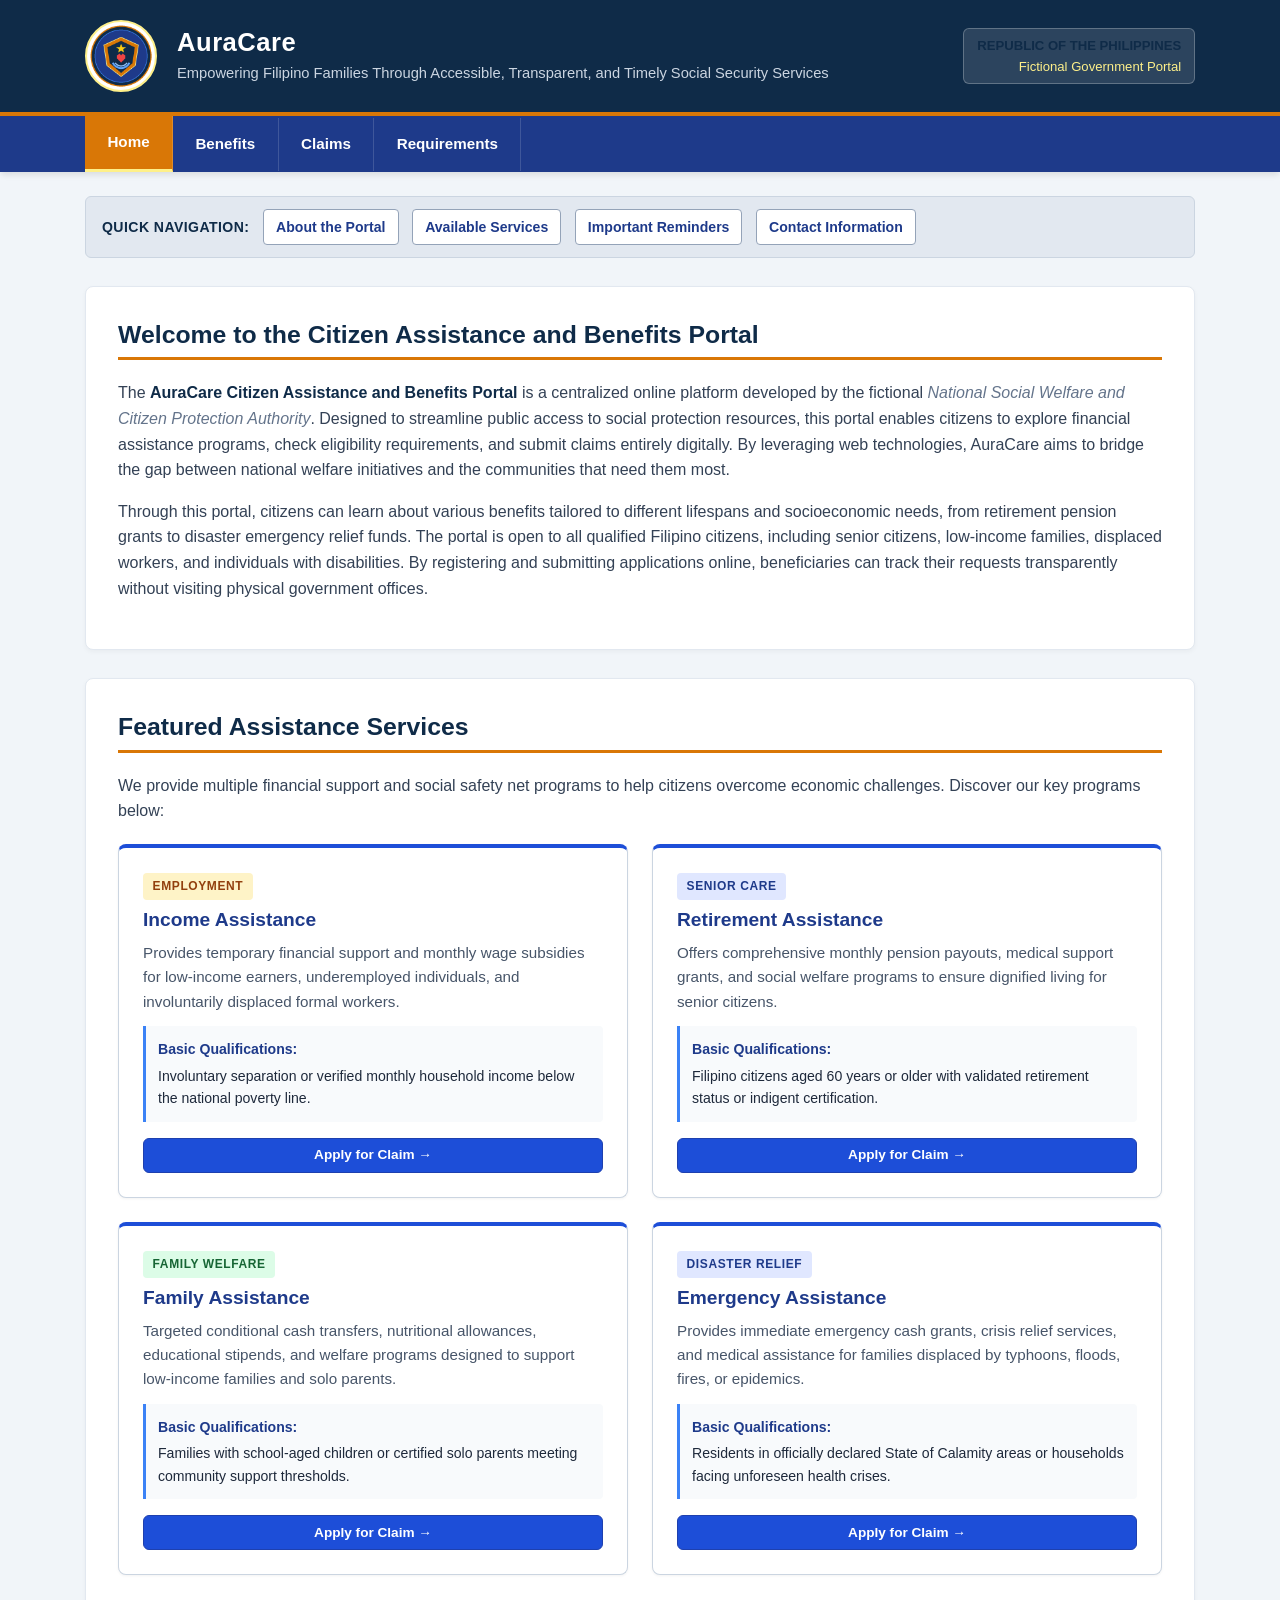
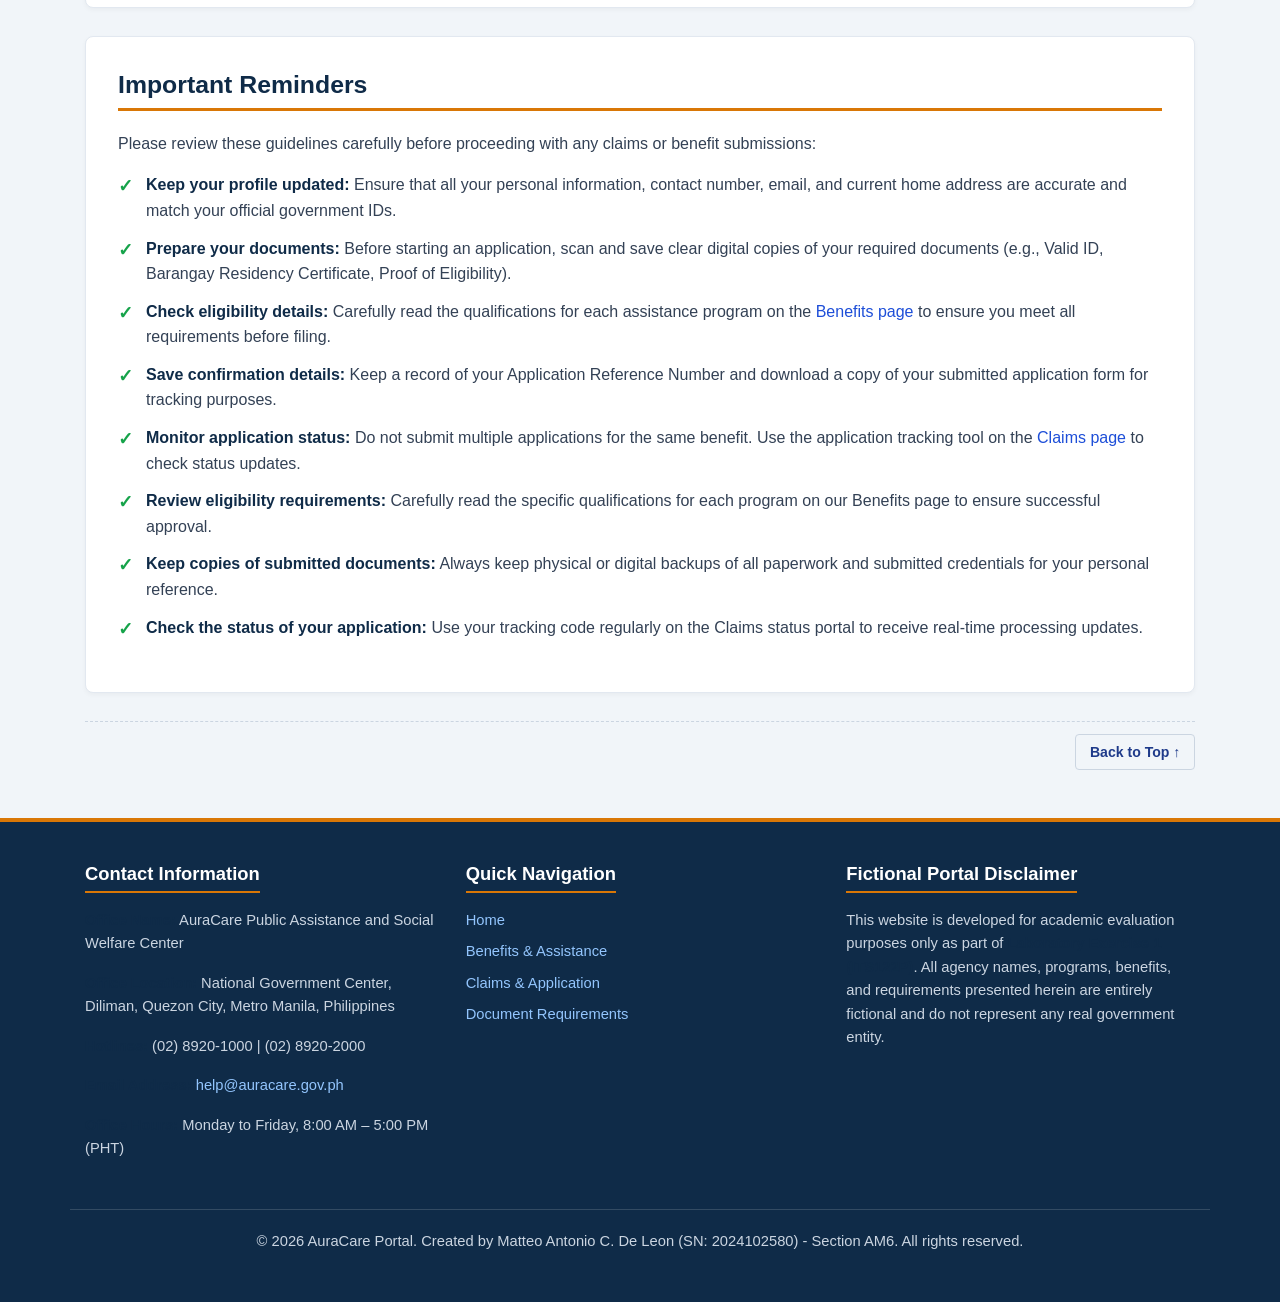
==== index.html @ eb02563d "first commit" ====
<!DOCTYPE html>
<html lang="en">
<head>
    <meta charset="UTF-8">
    <meta name="viewport" content="width=device-width, initial-scale=1.0">
    <title>Home - AuraCare Citizen Assistance and Benefits Portal</title>
    <link rel="stylesheet" href="styles.css">
</head>
<body>

    <!-- Main Header Section -->
    <header id="main-header">
        <div class="container header-content">
            <div class="logo-group">
                <img src="images/logo.png" alt="AuraCare Logo" class="portal-logo">
                <div class="title-group">
                    <h1>AuraCare</h1>
                    <p class="tagline">Empowering Filipino Families Through Accessible, Transparent, and Timely Social Security Services</p>
                </div>
            </div>
            <div class="gov-badge">
                <strong>REPUBLIC OF THE PHILIPPINES</strong><br>
                <span>Fictional Government Portal</span>
            </div>
        </div>
    </header>

    <!-- Main Navigation Menu -->
    <nav>
        <div class="container nav-container">
            <a href="index.html" class="active">Home</a>
            <a href="benefits.html">Benefits</a>
            <a href="claims.html">Claims</a>
            <a href="requirements.html">Requirements</a>
        </div>
    </nav>

    <!-- Page Wrapper -->
    <main class="container" id="top">

        <!-- Quick Page Section Navigation -->
        <div class="internal-nav-bar">
            <span>Quick Navigation:</span>
            <a href="#about">About the Portal</a>
            <a href="#services">Available Services</a>
            <a href="#reminders">Important Reminders</a>
            <a href="#contact">Contact Information</a>
        </div>

        <!-- Welcome Section -->
        <section id="about" class="section-box">
            <h2>Welcome to the Citizen Assistance and Benefits Portal</h2>
            <p>
                The <strong>AuraCare Citizen Assistance and Benefits Portal</strong> is a centralized online platform developed by the fictional <em>National Social Welfare and Citizen Protection Authority</em>. Designed to streamline public access to social protection resources, this portal enables citizens to explore financial assistance programs, check eligibility requirements, and submit claims entirely digitally. By leveraging web technologies, AuraCare aims to bridge the gap between national welfare initiatives and the communities that need them most.
            </p>
            <p>
                Through this portal, citizens can learn about various benefits tailored to different lifespans and socioeconomic needs, from retirement pension grants to disaster emergency relief funds. The portal is open to all qualified Filipino citizens, including senior citizens, low-income families, displaced workers, and individuals with disabilities. By registering and submitting applications online, beneficiaries can track their requests transparently without visiting physical government offices.
            </p>
        </section>

        <!-- Featured Services Section -->
        <section id="services" class="section-box">
            <h2>Featured Assistance Services</h2>
            <p>We provide multiple financial support and social safety net programs to help citizens overcome economic challenges. Discover our key programs below:</p>
            
            <div class="card-grid-2">
                <!-- Card 1: Income Assistance -->
                <article class="service-card">
                    <div>
                        <span class="badge badge-gold">Employment</span>
                        <h3>Income Assistance</h3>
                        <p>Provides temporary financial support and monthly wage subsidies for low-income earners, underemployed individuals, and involuntarily displaced formal workers.</p>
                        <div class="card-meta">
                            <strong>Basic Qualifications:</strong>
                            Involuntary separation or verified monthly household income below the national poverty line.
                        </div>
                    </div>
                    <a href="claims.html#application-form" class="btn btn-primary btn-sm">Apply for Claim &rarr;</a>
                </article>

                <!-- Card 2: Retirement Assistance -->
                <article class="service-card">
                    <div>
                        <span class="badge">Senior Care</span>
                        <h3>Retirement Assistance</h3>
                        <p>Offers comprehensive monthly pension payouts, medical support grants, and social welfare programs to ensure dignified living for senior citizens.</p>
                        <div class="card-meta">
                            <strong>Basic Qualifications:</strong>
                            Filipino citizens aged 60 years or older with validated retirement status or indigent certification.
                        </div>
                    </div>
                    <a href="claims.html#application-form" class="btn btn-primary btn-sm">Apply for Claim &rarr;</a>
                </article>

                <!-- Card 3: Family Assistance -->
                <article class="service-card">
                    <div>
                        <span class="badge badge-green">Family Welfare</span>
                        <h3>Family Assistance</h3>
                        <p>Targeted conditional cash transfers, nutritional allowances, educational stipends, and welfare programs designed to support low-income families and solo parents.</p>
                        <div class="card-meta">
                            <strong>Basic Qualifications:</strong>
                            Families with school-aged children or certified solo parents meeting community support thresholds.
                        </div>
                    </div>
                    <a href="claims.html#application-form" class="btn btn-primary btn-sm">Apply for Claim &rarr;</a>
                </article>

                <!-- Card 4: Emergency Assistance -->
                <article class="service-card">
                    <div>
                        <span class="badge badge-warning">Disaster Relief</span>
                        <h3>Emergency Assistance</h3>
                        <p>Provides immediate emergency cash grants, crisis relief services, and medical assistance for families displaced by typhoons, floods, fires, or epidemics.</p>
                        <div class="card-meta">
                            <strong>Basic Qualifications:</strong>
                            Residents in officially declared State of Calamity areas or households facing unforeseen health crises.
                        </div>
                    </div>
                    <a href="claims.html#application-form" class="btn btn-primary btn-sm">Apply for Claim &rarr;</a>
                </article>
            </div>
        </section>

        <!-- Important Reminders Section -->
        <section id="reminders" class="section-box">
            <h2>Important Reminders</h2>
            <p>Please review these guidelines carefully before proceeding with any claims or benefit submissions:</p>
            <ul class="bullet-checklist">
                <li><strong>Keep your profile updated:</strong> Ensure that all your personal information, contact number, email, and current home address are accurate and match your official government IDs.</li>
                <li><strong>Prepare your documents:</strong> Before starting an application, scan and save clear digital copies of your required documents (e.g., Valid ID, Barangay Residency Certificate, Proof of Eligibility).</li>
                <li><strong>Check eligibility details:</strong> Carefully read the qualifications for each assistance program on the <a href="benefits.html">Benefits page</a> to ensure you meet all requirements before filing.</li>
                <li><strong>Save confirmation details:</strong> Keep a record of your Application Reference Number and download a copy of your submitted application form for tracking purposes.</li>
                <li><strong>Monitor application status:</strong> Do not submit multiple applications for the same benefit. Use the application tracking tool on the <a href="claims.html">Claims page</a> to check status updates.</li>
                <li><strong>Review eligibility requirements:</strong> Carefully read the specific qualifications for each program on our Benefits page to ensure successful approval.</li>
                <li><strong>Keep copies of submitted documents:</strong> Always keep physical or digital backups of all paperwork and submitted credentials for your personal reference.</li>
                <li><strong>Check the status of your application:</strong> Use your tracking code regularly on the Claims status portal to receive real-time processing updates.</li>
            </ul>
        </section>

        <!-- Back to Top Link -->
        <div class="back-to-top-bar">
            <a href="#top">Back to Top &uarr;</a>
        </div>

    </main>

    <!-- Footer & Contact Section -->
    <footer>
        <div class="container footer-grid">
            <div class="footer-col" id="contact">
                <h3>Contact Information</h3>
                <p><strong>Office Name:</strong> AuraCare Public Assistance and Social Welfare Center</p>
                <p><strong>Office Location:</strong> National Government Center, Diliman, Quezon City, Metro Manila, Philippines</p>
                <p><strong>Hotlines:</strong> (02) 8920-1000 | (02) 8920-2000</p>
                <p><strong>Email Address:</strong> <a href="mailto:help@auracare.gov.ph">help@auracare.gov.ph</a></p>
                <p><strong>Office Hours:</strong> Monday to Friday, 8:00 AM – 5:00 PM (PHT)</p>
            </div>
            
            <div class="footer-col">
                <h3>Quick Navigation</h3>
                <ul style="list-style: none; padding-left: 0;">
                    <li style="margin-bottom: 0.5rem;"><a href="index.html">Home</a></li>
                    <li style="margin-bottom: 0.5rem;"><a href="benefits.html">Benefits & Assistance</a></li>
                    <li style="margin-bottom: 0.5rem;"><a href="claims.html">Claims & Application</a></li>
                    <li style="margin-bottom: 0.5rem;"><a href="requirements.html">Document Requirements</a></li>
                </ul>
            </div>

            <div class="footer-col">
                <h3>Fictional Portal Disclaimer</h3>
                <p>
                    This website is developed for academic evaluation purposes only as part of <strong>Laboratory Exercise 1 (ITS122P)</strong>. All agency names, programs, benefits, and requirements presented herein are entirely fictional and do not represent any real government entity.
                </p>
            </div>
        </div>
        <div class="container footer-bottom">
            <p>&copy; 2026 AuraCare Portal. Created by Matteo Antonio C. De Leon (SN: 2024102580) - Section AM6. All rights reserved.</p>
        </div>
    </footer>

</body>
</html>
---- styles.css ----
/* ==========================================================================
   ITS122P - Web Systems and Technologies 2
   Laboratory Exercise 1: HTML5, CSS3, and Multi-Page Navigation
   Portal Name: AuraCare Citizen Assistance & Benefits Portal
   Student: Matteo Antonio C. De Leon | SN: 2024102580 | Section: AM6
   ========================================================================== */

/* 1. Global Reset and Element Selectors */
* {
    box-sizing: border-box;
    margin: 0;
    padding: 0;
}

html {
    scroll-behavior: smooth;
    font-size: 16px;
}

body {
    font-family: 'Segoe UI', -apple-system, BlinkMacSystemFont, Roboto, Helvetica, Arial, sans-serif;
    line-height: 1.6;
    color: #1e293b;
    background-color: #f1f5f9;
}

header, nav, main, section, article, footer, figure {
    display: block;
}

img {
    max-width: 100%;
    height: auto;
    display: block;
}

a {
    color: #1d4ed8;
    text-decoration: none;
    transition: color 0.2s ease, background-color 0.2s ease;
}

a:hover {
    color: #0f2b48;
    text-decoration: underline;
}

h1, h2, h3, h4, h5, h6 {
    color: #0f2b48;
    font-weight: 700;
    line-height: 1.3;
    margin-bottom: 0.75rem;
}

h1 {
    font-size: 1.9rem;
}

h2 {
    font-size: 1.55rem;
    border-bottom: 3px solid #d97706;
    padding-bottom: 0.4rem;
    margin-bottom: 1.25rem;
    color: #0f2b48;
}

h3 {
    font-size: 1.25rem;
    color: #1e3a8a;
    margin-bottom: 0.5rem;
}

p {
    margin-bottom: 1rem;
    font-size: 1rem;
    color: #334155;
}

strong {
    color: #0f2b48;
    font-weight: 600;
}

em {
    color: #64748b;
    font-style: italic;
}

ul, ol {
    margin-bottom: 1.25rem;
    padding-left: 1.5rem;
}

li {
    margin-bottom: 0.5rem;
    color: #334155;
}

/* 2. Container and Section Boxes */
.container {
    width: 92%;
    max-width: 1140px;
    margin-left: auto;
    margin-right: auto;
    padding-left: 15px;
    padding-right: 15px;
}

.section-box {
    background-color: #ffffff;
    border: 1px solid #e2e8f0;
    border-radius: 8px;
    padding: 2rem;
    margin-top: 1.75rem;
    margin-bottom: 1.75rem;
    box-shadow: 0 2px 5px rgba(0, 0, 0, 0.04);
}

.text-center {
    text-align: center;
}

.text-muted {
    color: #64748b;
}

.badge {
    display: inline-block;
    padding: 0.25rem 0.6rem;
    font-size: 0.75rem;
    font-weight: 700;
    text-transform: uppercase;
    letter-spacing: 0.05em;
    border-radius: 4px;
    background-color: #e0e7ff;
    color: #1e3a8a;
    margin-bottom: 0.5rem;
}

.badge-gold {
    background-color: #fef3c7;
    color: #92400e;
}

.badge-green {
    background-color: #dcfce7;
    color: #166534;
}

/* 3. Header Styling (ID Selector and Descendants) */
#main-header {
    background-color: #0f2b48;
    color: #ffffff;
    padding-top: 1.25rem;
    padding-bottom: 1.25rem;
    border-bottom: 4px solid #d97706;
}

#main-header .header-content {
    display: flex;
    flex-wrap: wrap;
    align-items: center;
    justify-content: space-between;
    gap: 1.25rem;
}

#main-header .logo-group {
    display: flex;
    align-items: center;
    gap: 1.25rem;
}

#main-header .portal-logo {
    width: 72px;
    height: 72px;
    border-radius: 50%;
    border: 2px solid #fef08a;
    background-color: #ffffff;
    padding: 2px;
}

#main-header .title-group h1 {
    color: #ffffff;
    font-size: 1.6rem;
    margin-bottom: 0.2rem;
    letter-spacing: 0.02em;
}

#main-header .tagline {
    color: #cbd5e1;
    font-size: 0.92rem;
    margin-bottom: 0;
}

#main-header .gov-badge {
    background-color: rgba(255, 255, 255, 0.12);
    border: 1px solid rgba(255, 255, 255, 0.25);
    padding: 0.4rem 0.8rem;
    border-radius: 6px;
    font-size: 0.82rem;
    color: #fef08a;
    text-align: right;
}

/* 4. Main Navigation Menu */
nav {
    background-color: #1e3a8a;
    padding: 0;
    box-shadow: 0 4px 6px -1px rgba(0, 0, 0, 0.1);
}

nav .nav-container {
    display: flex;
    flex-wrap: wrap;
    align-items: center;
}

nav a {
    display: inline-block;
    color: #ffffff;
    font-weight: 600;
    font-size: 0.95rem;
    padding: 0.9rem 1.4rem;
    border-right: 1px solid rgba(255, 255, 255, 0.15);
    text-decoration: none;
}

nav a:hover {
    background-color: #2563eb;
    color: #fef08a;
    text-decoration: none;
}

/* Active Navigation Indicator (Challenge 4) */
nav a.active {
    background-color: #d97706;
    color: #ffffff;
    font-weight: 700;
    border-bottom: 3px solid #fef08a;
}

/* 5. Internal Page Section Navigation */
.internal-nav-bar {
    background-color: #e2e8f0;
    border: 1px solid #cbd5e1;
    border-radius: 6px;
    padding: 0.75rem 1rem;
    margin-top: 1.5rem;
    margin-bottom: 1.5rem;
    display: flex;
    flex-wrap: wrap;
    align-items: center;
    gap: 0.5rem 0.85rem;
}

.internal-nav-bar span {
    font-weight: 700;
    color: #0f2b48;
    font-size: 0.88rem;
    text-transform: uppercase;
    letter-spacing: 0.03em;
}

.internal-nav-bar a {
    background-color: #ffffff;
    border: 1px solid #94a3b8;
    color: #1e3a8a;
    padding: 0.35rem 0.75rem;
    border-radius: 4px;
    font-size: 0.88rem;
    font-weight: 600;
    display: inline-block;
}

.internal-nav-bar a:hover {
    background-color: #1e3a8a;
    color: #ffffff;
    text-decoration: none;
    border-color: #1e3a8a;
}

/* 6. Card Grids and Service/Benefit Cards (Class Selectors) */
.card-grid-2 {
    display: flex;
    flex-wrap: wrap;
    gap: 1.5rem;
    margin-top: 1.25rem;
}

.card-grid-2 > .service-card,
.card-grid-2 > .benefit-card {
    flex: 1 1 calc(50% - 1.5rem);
    min-width: 280px;
}

.card-grid-3 {
    display: flex;
    flex-wrap: wrap;
    gap: 1.5rem;
    margin-top: 1.25rem;
}

.card-grid-3 > .service-card,
.card-grid-3 > .benefit-card {
    flex: 1 1 calc(33.333% - 1.5rem);
    min-width: 260px;
}

.service-card,
.benefit-card {
    background-color: #ffffff;
    border: 1px solid #cbd5e1;
    border-top: 4px solid #1d4ed8;
    border-radius: 8px;
    padding: 1.5rem;
    display: flex;
    flex-direction: column;
    justify-content: space-between;
    transition: transform 0.2s ease, box-shadow 0.2s ease, border-top-color 0.2s ease;
    box-shadow: 0 1px 3px rgba(0, 0, 0, 0.05);
}

.service-card:hover,
.benefit-card:hover {
    transform: translateY(-4px);
    box-shadow: 0 10px 15px -3px rgba(0, 0, 0, 0.1);
    border-top-color: #d97706;
}

.service-card h3,
.benefit-card h3 {
    font-size: 1.2rem;
    margin-bottom: 0.5rem;
}

.service-card p,
.benefit-card p {
    font-size: 0.95rem;
    color: #475569;
    margin-bottom: 0.75rem;
}

.card-meta {
    background-color: #f8fafc;
    border-left: 3px solid #3b82f6;
    padding: 0.75rem;
    border-radius: 0 4px 4px 0;
    margin-bottom: 1rem;
    font-size: 0.88rem;
}

.card-meta strong {
    color: #1e3a8a;
    display: block;
    margin-bottom: 0.25rem;
}

/* 7. Buttons */
.btn {
    display: inline-block;
    font-weight: 600;
    font-size: 0.92rem;
    text-align: center;
    padding: 0.6rem 1.2rem;
    border-radius: 6px;
    border: 1px solid transparent;
    cursor: pointer;
    text-decoration: none;
    transition: all 0.2s ease;
}

.btn-primary {
    background-color: #1d4ed8;
    color: #ffffff;
    border-color: #1e40af;
}

.btn-primary:hover {
    background-color: #1e40af;
    color: #ffffff;
    text-decoration: none;
}

.btn-secondary {
    background-color: #64748b;
    color: #ffffff;
    border-color: #475569;
}

.btn-secondary:hover {
    background-color: #475569;
    color: #ffffff;
    text-decoration: none;
}

.btn-accent {
    background-color: #d97706;
    color: #ffffff;
    border-color: #b45309;
}

.btn-accent:hover {
    background-color: #b45309;
    color: #ffffff;
    text-decoration: none;
}

.btn-sm {
    padding: 0.35rem 0.8rem;
    font-size: 0.85rem;
}

/* 8. Table Styling */
.table-container {
    width: 100%;
    overflow-x: auto;
    margin-top: 1.25rem;
    margin-bottom: 1.25rem;
}

table {
    width: 100%;
    border-collapse: collapse;
    background-color: #ffffff;
    border: 1px solid #cbd5e1;
    border-radius: 6px;
    overflow: hidden;
}

table thead tr {
    background-color: #0f2b48;
    color: #ffffff;
    text-align: left;
}

table th {
    padding: 0.85rem 1rem;
    font-weight: 600;
    font-size: 0.95rem;
    border-bottom: 2px solid #d97706;
    letter-spacing: 0.02em;
}

table td {
    padding: 0.85rem 1rem;
    font-size: 0.92rem;
    color: #334155;
    border-bottom: 1px solid #e2e8f0;
    border-right: 1px solid #f1f5f9;
}

table tbody tr:nth-child(even) {
    background-color: #f8fafc;
}

table tbody tr:hover {
    background-color: #eff6ff;
}

/* 9. Form Styling */
form {
    margin-top: 1.25rem;
}

fieldset {
    border: 1px solid #cbd5e1;
    border-radius: 8px;
    padding: 1.5rem;
    margin-bottom: 1.5rem;
    background-color: #fafbfc;
}

legend {
    font-weight: 700;
    font-size: 1.05rem;
    color: #0f2b48;
    padding-left: 0.6rem;
    padding-right: 0.6rem;
    background-color: #ffffff;
    border: 1px solid #cbd5e1;
    border-radius: 4px;
}

.form-row {
    display: flex;
    flex-wrap: wrap;
    gap: 1rem;
    margin-bottom: 1rem;
}

.form-group {
    flex: 1 1 calc(50% - 1rem);
    min-width: 240px;
    display: flex;
    flex-direction: column;
}

.form-group.full-width {
    flex: 1 1 100%;
}

label {
    font-weight: 600;
    font-size: 0.9rem;
    color: #1e293b;
    margin-bottom: 0.35rem;
}

input[type="text"],
input[type="email"],
input[type="tel"],
input[type="date"],
select,
textarea {
    width: 100%;
    padding: 0.65rem 0.85rem;
    font-family: inherit;
    font-size: 0.95rem;
    color: #1e293b;
    background-color: #ffffff;
    border: 1px solid #94a3b8;
    border-radius: 6px;
    transition: border-color 0.2s ease, box-shadow 0.2s ease;
}

input[type="text"]:focus,
input[type="email"]:focus,
input[type="tel"]:focus,
input[type="date"]:focus,
select:focus,
textarea:focus {
    outline: none;
    border-color: #2563eb;
    box-shadow: 0 0 0 3px rgba(37, 99, 235, 0.15);
}

textarea {
    resize: vertical;
    min-height: 110px;
}

.radio-group,
.checkbox-group {
    display: flex;
    flex-wrap: wrap;
    gap: 0.85rem 1.5rem;
    margin-top: 0.4rem;
}

.choice-item {
    display: flex;
    align-items: center;
    gap: 0.45rem;
}

.choice-item input[type="radio"],
.choice-item input[type="checkbox"] {
    width: 1.1rem;
    height: 1.1rem;
    cursor: pointer;
    accent-color: #1d4ed8;
}

.choice-item label {
    font-weight: 500;
    margin-bottom: 0;
    cursor: pointer;
}

.declaration-box {
    background-color: #fef3c7;
    border: 1px solid #fcd34d;
    border-radius: 6px;
    padding: 1rem;
    margin-top: 1rem;
    margin-bottom: 1.5rem;
    display: flex;
    align-items: flex-start;
    gap: 0.75rem;
}

.declaration-box input[type="checkbox"] {
    margin-top: 0.25rem;
    width: 1.2rem;
    height: 1.2rem;
    accent-color: #d97706;
}

.declaration-box label {
    font-size: 0.95rem;
    color: #78350f;
    line-height: 1.5;
    margin-bottom: 0;
}

.form-actions {
    display: flex;
    flex-wrap: wrap;
    gap: 1rem;
    margin-top: 1rem;
}

/* 10. List Helpers */
.step-list {
    counter-reset: step-counter;
    list-style: none;
    padding-left: 0;
}

.step-list li {
    counter-increment: step-counter;
    position: relative;
    padding-left: 2.75rem;
    margin-bottom: 1.2rem;
}

.step-list li::before {
    content: counter(step-counter);
    position: absolute;
    left: 0;
    top: -2px;
    width: 2rem;
    height: 2rem;
    background-color: #1e3a8a;
    color: #ffffff;
    font-weight: 700;
    border-radius: 50%;
    display: flex;
    align-items: center;
    justify-content: center;
    font-size: 0.9rem;
}

.bullet-checklist {
    list-style-type: none;
    padding-left: 0;
}

.bullet-checklist li {
    position: relative;
    padding-left: 1.75rem;
    margin-bottom: 0.75rem;
}

.bullet-checklist li::before {
    content: "✓";
    position: absolute;
    left: 0;
    top: 0;
    color: #16a34a;
    font-weight: 900;
    font-size: 1.1rem;
}

/* 11. Back to Top Bar */
.back-to-top-bar {
    text-align: right;
    margin-top: 1.5rem;
    padding-top: 0.75rem;
    border-top: 1px dashed #cbd5e1;
}

.back-to-top-bar a {
    display: inline-block;
    background-color: #f1f5f9;
    border: 1px solid #cbd5e1;
    color: #1e3a8a;
    padding: 0.35rem 0.85rem;
    border-radius: 4px;
    font-size: 0.88rem;
    font-weight: 600;
}

.back-to-top-bar a:hover {
    background-color: #1e3a8a;
    color: #ffffff;
    text-decoration: none;
}

/* 12. Footer and Contact Section */
footer {
    background-color: #0f2b48;
    color: #cbd5e1;
    padding-top: 2.5rem;
    padding-bottom: 2rem;
    margin-top: 3rem;
    border-top: 4px solid #d97706;
}

footer h3 {
    color: #ffffff;
    font-size: 1.15rem;
    margin-bottom: 1rem;
    border-bottom: 2px solid #d97706;
    padding-bottom: 0.3rem;
    display: inline-block;
}

footer p, footer li {
    color: #cbd5e1;
    font-size: 0.92rem;
}

footer a {
    color: #93c5fd;
}

footer a:hover {
    color: #fef08a;
}

.footer-grid {
    display: flex;
    flex-wrap: wrap;
    gap: 2rem;
    justify-content: space-between;
}

.footer-col {
    flex: 1 1 240px;
}

.footer-bottom {
    margin-top: 2rem;
    padding-top: 1.25rem;
    border-top: 1px solid rgba(255, 255, 255, 0.15);
    text-align: center;
    font-size: 0.85rem;
    color: #94a3b8;
}

/* 13. Responsive Media Queries */
@media (max-width: 768px) {
    #main-header .header-content {
        flex-direction: column;
        text-align: center;
    }
    
    #main-header .logo-group {
        flex-direction: column;
    }
    
    #main-header .gov-badge {
        text-align: center;
    }
    
    nav .nav-container {
        flex-direction: column;
        width: 100%;
    }
    
    nav a {
        width: 100%;
        text-align: center;
        border-right: none;
        border-bottom: 1px solid rgba(255, 255, 255, 0.1);
    }
    
    .form-group {
        flex: 1 1 100%;
    }
}
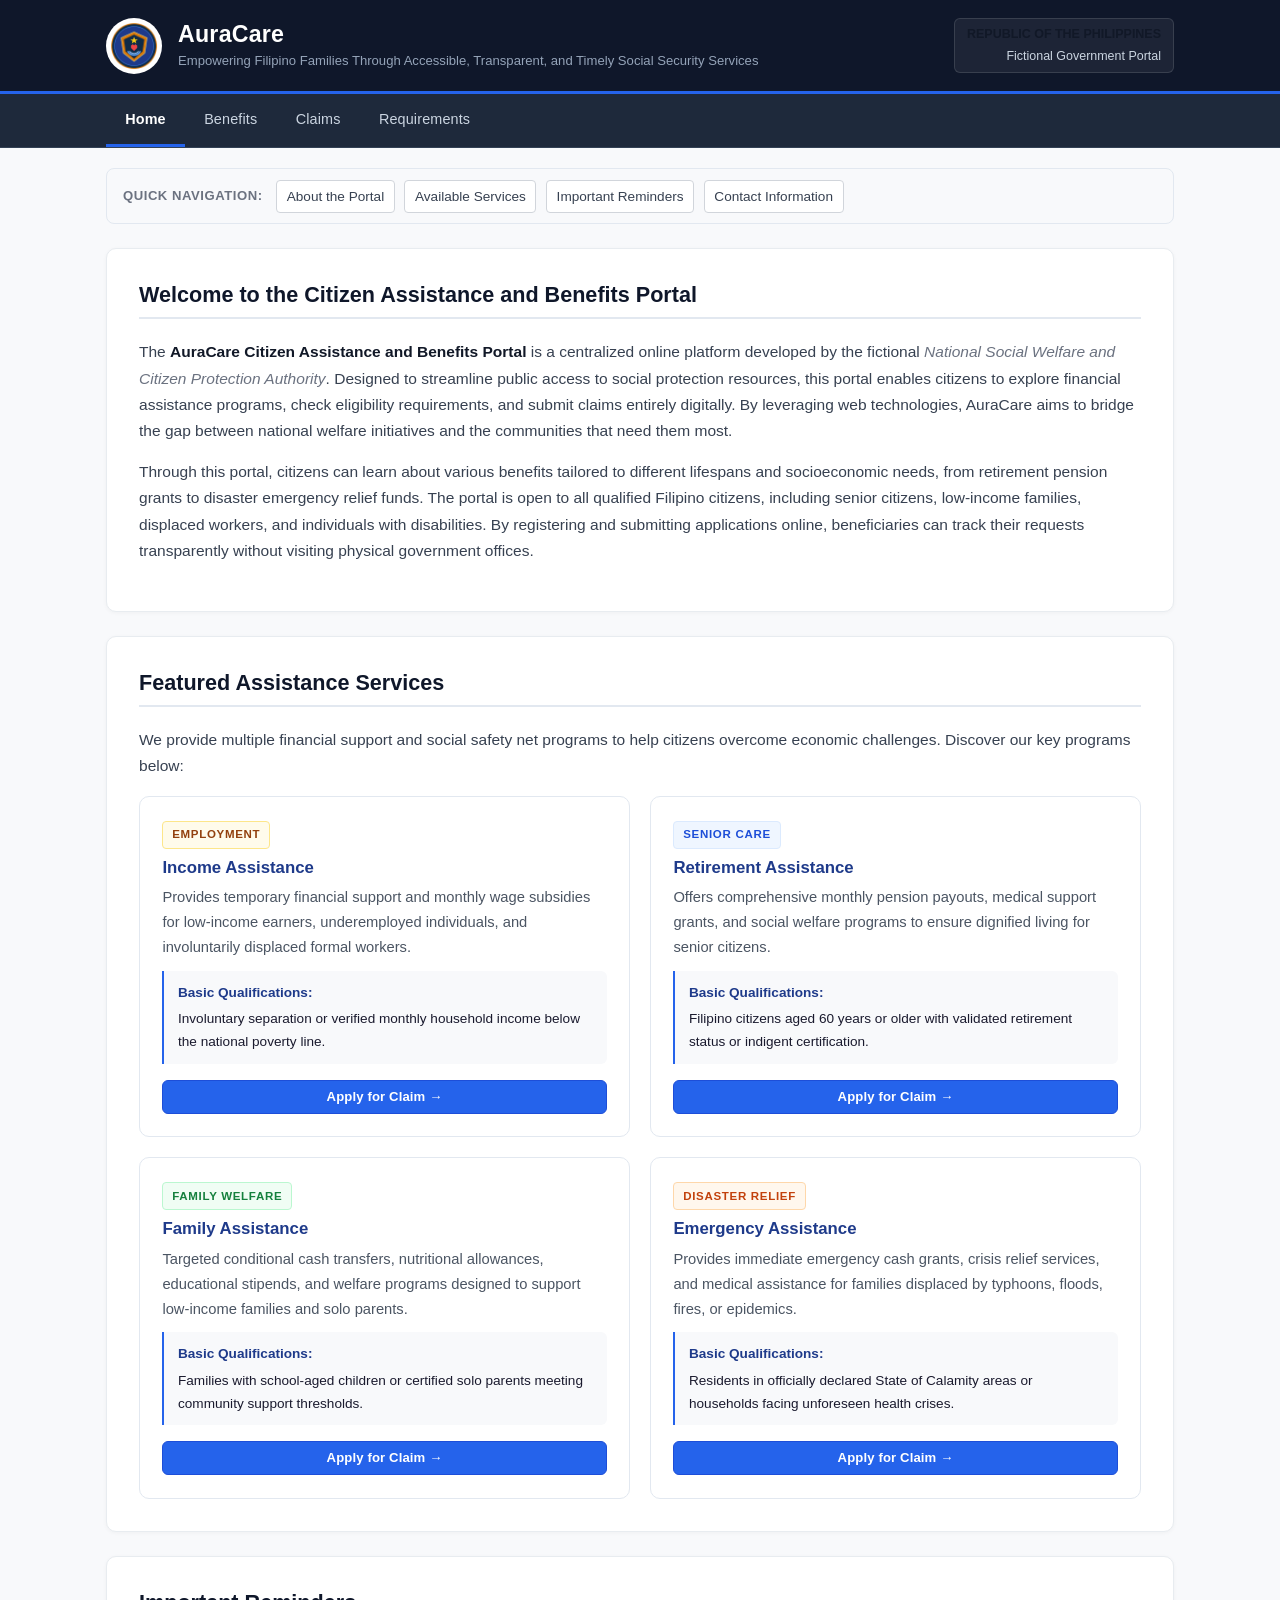
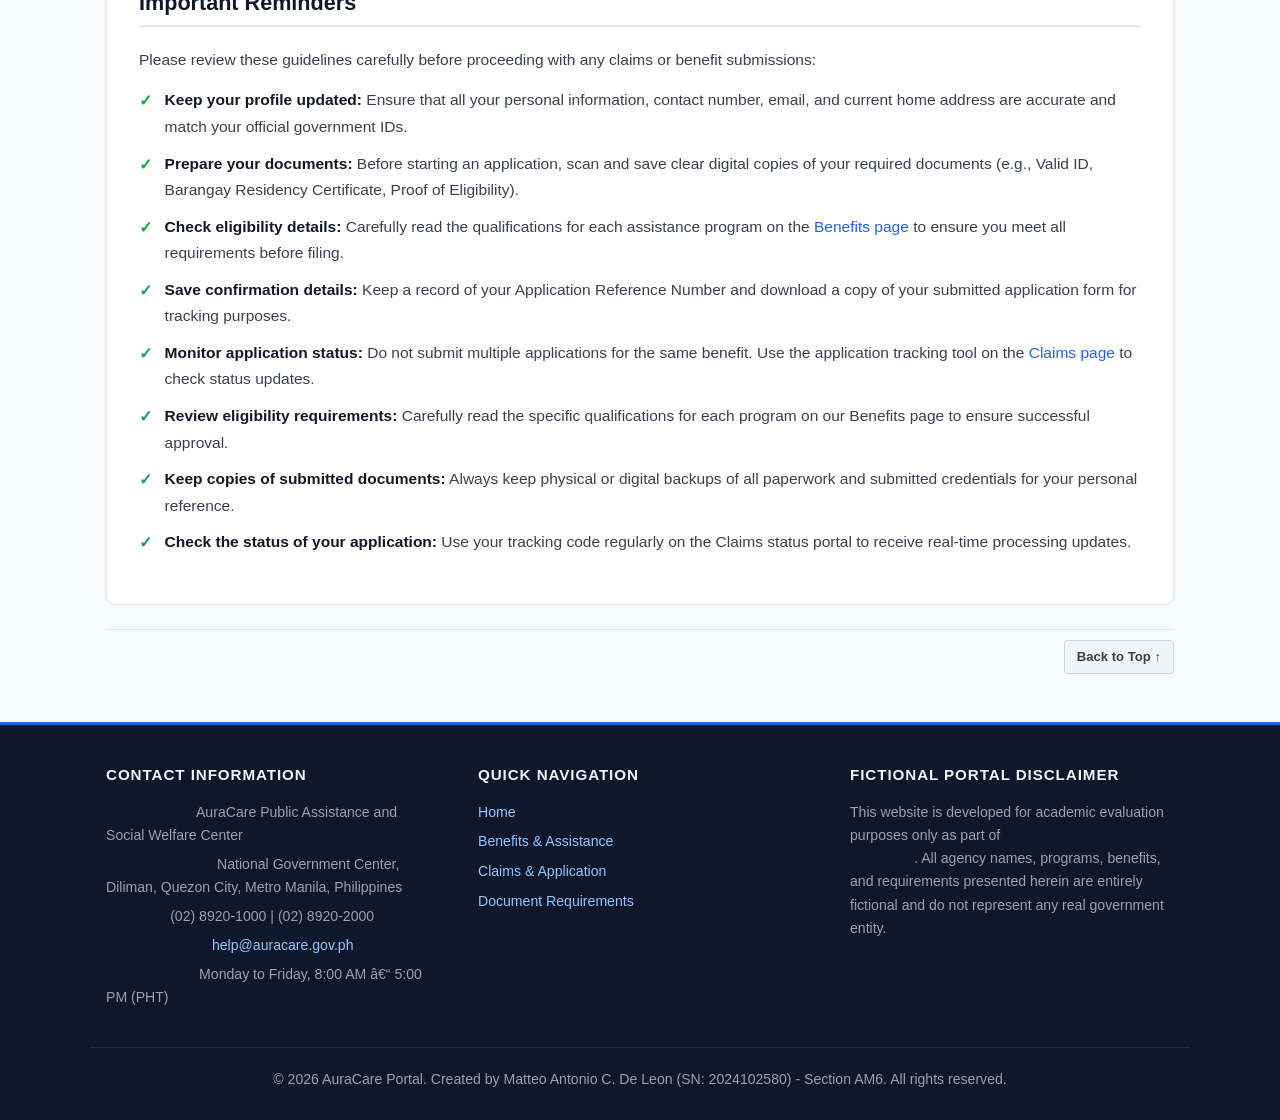
==== commit 28c387d3: "feat: minimalist redesign, compliance fixes, optional challenges complete - Rework styles.css with c" ====
--- a/index.html
+++ b/index.html
@@ -1,4 +1,4 @@
-<!DOCTYPE html>
+﻿<!DOCTYPE html>
 <html lang="en">
 <head>
     <meta charset="UTF-8">
@@ -154,16 +154,16 @@
                 <p><strong>Office Location:</strong> National Government Center, Diliman, Quezon City, Metro Manila, Philippines</p>
                 <p><strong>Hotlines:</strong> (02) 8920-1000 | (02) 8920-2000</p>
                 <p><strong>Email Address:</strong> <a href="mailto:help@auracare.gov.ph">help@auracare.gov.ph</a></p>
-                <p><strong>Office Hours:</strong> Monday to Friday, 8:00 AM – 5:00 PM (PHT)</p>
+                <p><strong>Office Hours:</strong> Monday to Friday, 8:00 AM â€“ 5:00 PM (PHT)</p>
             </div>
             
             <div class="footer-col">
                 <h3>Quick Navigation</h3>
-                <ul style="list-style: none; padding-left: 0;">
-                    <li style="margin-bottom: 0.5rem;"><a href="index.html">Home</a></li>
-                    <li style="margin-bottom: 0.5rem;"><a href="benefits.html">Benefits & Assistance</a></li>
-                    <li style="margin-bottom: 0.5rem;"><a href="claims.html">Claims & Application</a></li>
-                    <li style="margin-bottom: 0.5rem;"><a href="requirements.html">Document Requirements</a></li>
+                <ul>
+                    <li><a href="index.html">Home</a></li>
+                    <li><a href="benefits.html">Benefits & Assistance</a></li>
+                    <li><a href="claims.html">Claims & Application</a></li>
+                    <li><a href="requirements.html">Document Requirements</a></li>
                 </ul>
             </div>
 
--- a/styles.css
+++ b/styles.css
@@ -1,5 +1,5 @@
 /* ==========================================================================
-   ITS122P - Web Systems and Technologies 2
+   ITS122P – Web Systems and Technologies 2
    Laboratory Exercise 1: HTML5, CSS3, and Multi-Page Navigation
    Portal Name: AuraCare Citizen Assistance & Benefits Portal
    Student: Matteo Antonio C. De Leon | SN: 2024102580 | Section: AM6
@@ -19,9 +19,9 @@
 
 body {
     font-family: 'Segoe UI', -apple-system, BlinkMacSystemFont, Roboto, Helvetica, Arial, sans-serif;
-    line-height: 1.6;
-    color: #1e293b;
-    background-color: #f1f5f9;
+    line-height: 1.7;
+    color: #1a1a2e;
+    background-color: #f8f9fb;
 }
 
 header, nav, main, section, article, footer, figure {
@@ -35,85 +35,87 @@
 }
 
 a {
+    color: #2563eb;
+    text-decoration: none;
+    transition: color 0.2s ease, opacity 0.2s ease;
+}
+
+a:hover {
     color: #1d4ed8;
-    text-decoration: none;
-    transition: color 0.2s ease, background-color 0.2s ease;
-}
-
-a:hover {
-    color: #0f2b48;
     text-decoration: underline;
 }
 
 h1, h2, h3, h4, h5, h6 {
-    color: #0f2b48;
+    color: #0f172a;
     font-weight: 700;
     line-height: 1.3;
-    margin-bottom: 0.75rem;
+    margin-bottom: 0.65rem;
 }
 
 h1 {
-    font-size: 1.9rem;
+    font-size: 1.75rem;
+    letter-spacing: -0.01em;
 }
 
 h2 {
-    font-size: 1.55rem;
-    border-bottom: 3px solid #d97706;
-    padding-bottom: 0.4rem;
+    font-size: 1.35rem;
+    border-bottom: 2px solid #e2e8f0;
+    padding-bottom: 0.5rem;
     margin-bottom: 1.25rem;
-    color: #0f2b48;
+    color: #0f172a;
 }
 
 h3 {
-    font-size: 1.25rem;
+    font-size: 1.1rem;
     color: #1e3a8a;
-    margin-bottom: 0.5rem;
+    margin-bottom: 0.4rem;
 }
 
 p {
+    margin-bottom: 0.9rem;
+    font-size: 0.97rem;
+    color: #374151;
+}
+
+strong {
+    color: #111827;
+    font-weight: 600;
+}
+
+em {
+    color: #6b7280;
+    font-style: italic;
+}
+
+ul, ol {
     margin-bottom: 1rem;
-    font-size: 1rem;
-    color: #334155;
-}
-
-strong {
-    color: #0f2b48;
-    font-weight: 600;
-}
-
-em {
-    color: #64748b;
-    font-style: italic;
-}
-
-ul, ol {
-    margin-bottom: 1.25rem;
     padding-left: 1.5rem;
 }
 
 li {
-    margin-bottom: 0.5rem;
-    color: #334155;
+    margin-bottom: 0.45rem;
+    color: #374151;
+    font-size: 0.97rem;
 }
 
 /* 2. Container and Section Boxes */
 .container {
     width: 92%;
-    max-width: 1140px;
+    max-width: 1100px;
     margin-left: auto;
     margin-right: auto;
-    padding-left: 15px;
-    padding-right: 15px;
+    padding-left: 16px;
+    padding-right: 16px;
 }
 
 .section-box {
     background-color: #ffffff;
-    border: 1px solid #e2e8f0;
-    border-radius: 8px;
+    border: 1px solid #e8ecf0;
+    border-radius: 10px;
     padding: 2rem;
-    margin-top: 1.75rem;
-    margin-bottom: 1.75rem;
-    box-shadow: 0 2px 5px rgba(0, 0, 0, 0.04);
+    margin-top: 1.5rem;
+    margin-bottom: 1.5rem;
+    box-shadow: 0 1px 4px rgba(0, 0, 0, 0.04);
 }
 
 .text-center {
@@ -121,39 +123,49 @@
 }
 
 .text-muted {
-    color: #64748b;
-}
-
+    color: #6b7280;
+}
+
+/* Badges */
 .badge {
     display: inline-block;
-    padding: 0.25rem 0.6rem;
-    font-size: 0.75rem;
-    font-weight: 700;
+    padding: 0.2rem 0.55rem;
+    font-size: 0.72rem;
+    font-weight: 600;
     text-transform: uppercase;
-    letter-spacing: 0.05em;
+    letter-spacing: 0.06em;
     border-radius: 4px;
-    background-color: #e0e7ff;
-    color: #1e3a8a;
+    background-color: #eff6ff;
+    color: #1d4ed8;
     margin-bottom: 0.5rem;
+    border: 1px solid #dbeafe;
 }
 
 .badge-gold {
-    background-color: #fef3c7;
+    background-color: #fffbeb;
     color: #92400e;
+    border-color: #fde68a;
 }
 
 .badge-green {
-    background-color: #dcfce7;
-    color: #166534;
+    background-color: #f0fdf4;
+    color: #15803d;
+    border-color: #bbf7d0;
+}
+
+.badge-warning {
+    background-color: #fff7ed;
+    color: #c2410c;
+    border-color: #fed7aa;
 }
 
 /* 3. Header Styling (ID Selector and Descendants) */
 #main-header {
-    background-color: #0f2b48;
-    color: #ffffff;
-    padding-top: 1.25rem;
-    padding-bottom: 1.25rem;
-    border-bottom: 4px solid #d97706;
+    background-color: #0f172a;
+    color: #ffffff;
+    padding-top: 1.1rem;
+    padding-bottom: 1.1rem;
+    border-bottom: 3px solid #2563eb;
 }
 
 #main-header .header-content {
@@ -161,52 +173,52 @@
     flex-wrap: wrap;
     align-items: center;
     justify-content: space-between;
-    gap: 1.25rem;
+    gap: 1rem;
 }
 
 #main-header .logo-group {
     display: flex;
     align-items: center;
-    gap: 1.25rem;
+    gap: 1rem;
 }
 
 #main-header .portal-logo {
-    width: 72px;
-    height: 72px;
+    width: 56px;
+    height: 56px;
     border-radius: 50%;
-    border: 2px solid #fef08a;
+    border: 2px solid rgba(255,255,255,0.2);
     background-color: #ffffff;
     padding: 2px;
 }
 
 #main-header .title-group h1 {
     color: #ffffff;
-    font-size: 1.6rem;
-    margin-bottom: 0.2rem;
-    letter-spacing: 0.02em;
+    font-size: 1.45rem;
+    margin-bottom: 0.1rem;
+    letter-spacing: 0.01em;
 }
 
 #main-header .tagline {
+    color: #94a3b8;
+    font-size: 0.82rem;
+    margin-bottom: 0;
+}
+
+#main-header .gov-badge {
+    background-color: rgba(255, 255, 255, 0.06);
+    border: 1px solid rgba(255, 255, 255, 0.12);
+    padding: 0.35rem 0.75rem;
+    border-radius: 6px;
+    font-size: 0.78rem;
     color: #cbd5e1;
-    font-size: 0.92rem;
-    margin-bottom: 0;
-}
-
-#main-header .gov-badge {
-    background-color: rgba(255, 255, 255, 0.12);
-    border: 1px solid rgba(255, 255, 255, 0.25);
-    padding: 0.4rem 0.8rem;
-    border-radius: 6px;
-    font-size: 0.82rem;
-    color: #fef08a;
     text-align: right;
 }
 
 /* 4. Main Navigation Menu */
 nav {
-    background-color: #1e3a8a;
+    background-color: #1e293b;
     padding: 0;
-    box-shadow: 0 4px 6px -1px rgba(0, 0, 0, 0.1);
+    border-bottom: 1px solid #334155;
 }
 
 nav .nav-container {
@@ -217,59 +229,61 @@
 
 nav a {
     display: inline-block;
-    color: #ffffff;
-    font-weight: 600;
-    font-size: 0.95rem;
-    padding: 0.9rem 1.4rem;
-    border-right: 1px solid rgba(255, 255, 255, 0.15);
-    text-decoration: none;
+    color: #cbd5e1;
+    font-weight: 500;
+    font-size: 0.9rem;
+    padding: 0.8rem 1.2rem;
+    text-decoration: none;
+    letter-spacing: 0.01em;
+    border-bottom: 3px solid transparent;
+    transition: color 0.2s ease, border-color 0.2s ease;
 }
 
 nav a:hover {
-    background-color: #2563eb;
-    color: #fef08a;
+    color: #ffffff;
+    border-bottom-color: #3b82f6;
     text-decoration: none;
 }
 
 /* Active Navigation Indicator (Challenge 4) */
 nav a.active {
-    background-color: #d97706;
-    color: #ffffff;
-    font-weight: 700;
-    border-bottom: 3px solid #fef08a;
+    color: #ffffff;
+    font-weight: 600;
+    border-bottom: 3px solid #2563eb;
 }
 
 /* 5. Internal Page Section Navigation */
 .internal-nav-bar {
-    background-color: #e2e8f0;
-    border: 1px solid #cbd5e1;
-    border-radius: 6px;
-    padding: 0.75rem 1rem;
-    margin-top: 1.5rem;
-    margin-bottom: 1.5rem;
+    background-color: #f8f9fb;
+    border: 1px solid #e2e8f0;
+    border-radius: 8px;
+    padding: 0.65rem 1rem;
+    margin-top: 1.25rem;
+    margin-bottom: 1.25rem;
     display: flex;
     flex-wrap: wrap;
     align-items: center;
-    gap: 0.5rem 0.85rem;
+    gap: 0.4rem 0.6rem;
 }
 
 .internal-nav-bar span {
-    font-weight: 700;
-    color: #0f2b48;
-    font-size: 0.88rem;
+    font-weight: 600;
+    color: #6b7280;
+    font-size: 0.82rem;
     text-transform: uppercase;
-    letter-spacing: 0.03em;
+    letter-spacing: 0.04em;
+    margin-right: 0.25rem;
 }
 
 .internal-nav-bar a {
+    color: #374151;
+    padding: 0.25rem 0.6rem;
+    border-radius: 4px;
+    font-size: 0.85rem;
+    font-weight: 500;
+    display: inline-block;
     background-color: #ffffff;
-    border: 1px solid #94a3b8;
-    color: #1e3a8a;
-    padding: 0.35rem 0.75rem;
-    border-radius: 4px;
-    font-size: 0.88rem;
-    font-weight: 600;
-    display: inline-block;
+    border: 1px solid #d1d5db;
 }
 
 .internal-nav-bar a:hover {
@@ -283,174 +297,171 @@
 .card-grid-2 {
     display: flex;
     flex-wrap: wrap;
-    gap: 1.5rem;
-    margin-top: 1.25rem;
+    gap: 1.25rem;
+    margin-top: 1rem;
 }
 
 .card-grid-2 > .service-card,
 .card-grid-2 > .benefit-card {
-    flex: 1 1 calc(50% - 1.5rem);
-    min-width: 280px;
+    flex: 1 1 calc(50% - 1.25rem);
+    min-width: 270px;
 }
 
 .card-grid-3 {
     display: flex;
     flex-wrap: wrap;
-    gap: 1.5rem;
-    margin-top: 1.25rem;
+    gap: 1.25rem;
+    margin-top: 1rem;
 }
 
 .card-grid-3 > .service-card,
 .card-grid-3 > .benefit-card {
-    flex: 1 1 calc(33.333% - 1.5rem);
-    min-width: 260px;
+    flex: 1 1 calc(33.333% - 1.25rem);
+    min-width: 240px;
 }
 
 .service-card,
 .benefit-card {
     background-color: #ffffff;
-    border: 1px solid #cbd5e1;
-    border-top: 4px solid #1d4ed8;
-    border-radius: 8px;
-    padding: 1.5rem;
+    border: 1px solid #e2e8f0;
+    border-radius: 10px;
+    padding: 1.4rem;
     display: flex;
     flex-direction: column;
     justify-content: space-between;
-    transition: transform 0.2s ease, box-shadow 0.2s ease, border-top-color 0.2s ease;
-    box-shadow: 0 1px 3px rgba(0, 0, 0, 0.05);
+    transition: box-shadow 0.2s ease, transform 0.2s ease;
+    box-shadow: none;
 }
 
 .service-card:hover,
 .benefit-card:hover {
-    transform: translateY(-4px);
-    box-shadow: 0 10px 15px -3px rgba(0, 0, 0, 0.1);
-    border-top-color: #d97706;
+    transform: translateY(-3px);
+    box-shadow: 0 6px 20px rgba(0, 0, 0, 0.08);
 }
 
 .service-card h3,
 .benefit-card h3 {
-    font-size: 1.2rem;
-    margin-bottom: 0.5rem;
+    font-size: 1.05rem;
+    margin-bottom: 0.4rem;
 }
 
 .service-card p,
 .benefit-card p {
-    font-size: 0.95rem;
-    color: #475569;
-    margin-bottom: 0.75rem;
+    font-size: 0.92rem;
+    color: #4b5563;
+    margin-bottom: 0.65rem;
 }
 
 .card-meta {
-    background-color: #f8fafc;
-    border-left: 3px solid #3b82f6;
-    padding: 0.75rem;
-    border-radius: 0 4px 4px 0;
+    background-color: #f8f9fb;
+    border-left: 2px solid #2563eb;
+    padding: 0.65rem 0.85rem;
+    border-radius: 0 6px 6px 0;
     margin-bottom: 1rem;
-    font-size: 0.88rem;
+    font-size: 0.85rem;
 }
 
 .card-meta strong {
     color: #1e3a8a;
     display: block;
-    margin-bottom: 0.25rem;
+    margin-bottom: 0.2rem;
 }
 
 /* 7. Buttons */
 .btn {
     display: inline-block;
     font-weight: 600;
-    font-size: 0.92rem;
+    font-size: 0.88rem;
     text-align: center;
-    padding: 0.6rem 1.2rem;
+    padding: 0.55rem 1.1rem;
     border-radius: 6px;
     border: 1px solid transparent;
     cursor: pointer;
     text-decoration: none;
     transition: all 0.2s ease;
+    letter-spacing: 0.01em;
 }
 
 .btn-primary {
+    background-color: #2563eb;
+    color: #ffffff;
+    border-color: #1d4ed8;
+}
+
+.btn-primary:hover {
     background-color: #1d4ed8;
     color: #ffffff;
-    border-color: #1e40af;
-}
-
-.btn-primary:hover {
-    background-color: #1e40af;
-    color: #ffffff;
     text-decoration: none;
 }
 
 .btn-secondary {
-    background-color: #64748b;
-    color: #ffffff;
-    border-color: #475569;
+    background-color: #f1f5f9;
+    color: #334155;
+    border-color: #cbd5e1;
 }
 
 .btn-secondary:hover {
-    background-color: #475569;
-    color: #ffffff;
+    background-color: #e2e8f0;
+    color: #1e293b;
     text-decoration: none;
 }
 
 .btn-accent {
+    background-color: #f59e0b;
+    color: #ffffff;
+    border-color: #d97706;
+}
+
+.btn-accent:hover {
     background-color: #d97706;
     color: #ffffff;
-    border-color: #b45309;
-}
-
-.btn-accent:hover {
-    background-color: #b45309;
-    color: #ffffff;
     text-decoration: none;
 }
 
 .btn-sm {
-    padding: 0.35rem 0.8rem;
-    font-size: 0.85rem;
+    padding: 0.3rem 0.75rem;
+    font-size: 0.82rem;
 }
 
 /* 8. Table Styling */
 .table-container {
     width: 100%;
     overflow-x: auto;
-    margin-top: 1.25rem;
-    margin-bottom: 1.25rem;
+    margin-top: 1rem;
+    margin-bottom: 1rem;
+    border-radius: 8px;
+    border: 1px solid #e2e8f0;
 }
 
 table {
     width: 100%;
     border-collapse: collapse;
     background-color: #ffffff;
-    border: 1px solid #cbd5e1;
-    border-radius: 6px;
-    overflow: hidden;
 }
 
 table thead tr {
-    background-color: #0f2b48;
+    background-color: #0f172a;
     color: #ffffff;
     text-align: left;
 }
 
 table th {
-    padding: 0.85rem 1rem;
+    padding: 0.75rem 1rem;
     font-weight: 600;
-    font-size: 0.95rem;
-    border-bottom: 2px solid #d97706;
+    font-size: 0.88rem;
+    border-bottom: 2px solid #1e3a8a;
     letter-spacing: 0.02em;
 }
 
 table td {
-    padding: 0.85rem 1rem;
-    font-size: 0.92rem;
-    color: #334155;
-    border-bottom: 1px solid #e2e8f0;
-    border-right: 1px solid #f1f5f9;
+    padding: 0.75rem 1rem;
+    font-size: 0.9rem;
+    color: #374151;
+    border-bottom: 1px solid #f1f5f9;
 }
 
 table tbody tr:nth-child(even) {
-    background-color: #f8fafc;
+    background-color: #fafbfc;
 }
 
 table tbody tr:hover {
@@ -459,25 +470,25 @@
 
 /* 9. Form Styling */
 form {
-    margin-top: 1.25rem;
+    margin-top: 1.1rem;
 }
 
 fieldset {
-    border: 1px solid #cbd5e1;
+    border: 1px solid #e2e8f0;
     border-radius: 8px;
-    padding: 1.5rem;
-    margin-bottom: 1.5rem;
+    padding: 1.35rem;
+    margin-bottom: 1.35rem;
     background-color: #fafbfc;
 }
 
 legend {
     font-weight: 700;
-    font-size: 1.05rem;
-    color: #0f2b48;
-    padding-left: 0.6rem;
-    padding-right: 0.6rem;
+    font-size: 0.95rem;
+    color: #0f172a;
+    padding-left: 0.5rem;
+    padding-right: 0.5rem;
     background-color: #ffffff;
-    border: 1px solid #cbd5e1;
+    border: 1px solid #e2e8f0;
     border-radius: 4px;
 }
 
@@ -485,12 +496,12 @@
     display: flex;
     flex-wrap: wrap;
     gap: 1rem;
-    margin-bottom: 1rem;
+    margin-bottom: 0.9rem;
 }
 
 .form-group {
     flex: 1 1 calc(50% - 1rem);
-    min-width: 240px;
+    min-width: 220px;
     display: flex;
     flex-direction: column;
 }
@@ -501,9 +512,9 @@
 
 label {
     font-weight: 600;
-    font-size: 0.9rem;
-    color: #1e293b;
-    margin-bottom: 0.35rem;
+    font-size: 0.86rem;
+    color: #374151;
+    margin-bottom: 0.3rem;
 }
 
 input[type="text"],
@@ -513,12 +524,12 @@
 select,
 textarea {
     width: 100%;
-    padding: 0.65rem 0.85rem;
+    padding: 0.6rem 0.8rem;
     font-family: inherit;
-    font-size: 0.95rem;
-    color: #1e293b;
+    font-size: 0.92rem;
+    color: #1a1a2e;
     background-color: #ffffff;
-    border: 1px solid #94a3b8;
+    border: 1px solid #d1d5db;
     border-radius: 6px;
     transition: border-color 0.2s ease, box-shadow 0.2s ease;
 }
@@ -531,63 +542,64 @@
 textarea:focus {
     outline: none;
     border-color: #2563eb;
-    box-shadow: 0 0 0 3px rgba(37, 99, 235, 0.15);
+    box-shadow: 0 0 0 3px rgba(37, 99, 235, 0.1);
 }
 
 textarea {
     resize: vertical;
-    min-height: 110px;
+    min-height: 105px;
 }
 
 .radio-group,
 .checkbox-group {
     display: flex;
     flex-wrap: wrap;
-    gap: 0.85rem 1.5rem;
+    gap: 0.7rem 1.4rem;
     margin-top: 0.4rem;
 }
 
 .choice-item {
     display: flex;
     align-items: center;
-    gap: 0.45rem;
+    gap: 0.4rem;
 }
 
 .choice-item input[type="radio"],
 .choice-item input[type="checkbox"] {
-    width: 1.1rem;
-    height: 1.1rem;
+    width: 1rem;
+    height: 1rem;
     cursor: pointer;
-    accent-color: #1d4ed8;
+    accent-color: #2563eb;
 }
 
 .choice-item label {
     font-weight: 500;
     margin-bottom: 0;
     cursor: pointer;
+    font-size: 0.9rem;
 }
 
 .declaration-box {
-    background-color: #fef3c7;
-    border: 1px solid #fcd34d;
+    background-color: #fffbeb;
+    border: 1px solid #fde68a;
     border-radius: 6px;
-    padding: 1rem;
-    margin-top: 1rem;
-    margin-bottom: 1.5rem;
+    padding: 0.9rem 1rem;
+    margin-top: 0.9rem;
+    margin-bottom: 1.35rem;
     display: flex;
     align-items: flex-start;
-    gap: 0.75rem;
+    gap: 0.65rem;
 }
 
 .declaration-box input[type="checkbox"] {
-    margin-top: 0.25rem;
-    width: 1.2rem;
-    height: 1.2rem;
+    margin-top: 0.2rem;
+    width: 1.1rem;
+    height: 1.1rem;
     accent-color: #d97706;
 }
 
 .declaration-box label {
-    font-size: 0.95rem;
+    font-size: 0.9rem;
     color: #78350f;
     line-height: 1.5;
     margin-bottom: 0;
@@ -596,8 +608,8 @@
 .form-actions {
     display: flex;
     flex-wrap: wrap;
-    gap: 1rem;
-    margin-top: 1rem;
+    gap: 0.75rem;
+    margin-top: 0.9rem;
 }
 
 /* 10. List Helpers */
@@ -610,25 +622,25 @@
 .step-list li {
     counter-increment: step-counter;
     position: relative;
-    padding-left: 2.75rem;
-    margin-bottom: 1.2rem;
+    padding-left: 2.6rem;
+    margin-bottom: 1rem;
 }
 
 .step-list li::before {
     content: counter(step-counter);
     position: absolute;
     left: 0;
-    top: -2px;
-    width: 2rem;
-    height: 2rem;
-    background-color: #1e3a8a;
+    top: 0;
+    width: 1.8rem;
+    height: 1.8rem;
+    background-color: #0f172a;
     color: #ffffff;
     font-weight: 700;
     border-radius: 50%;
     display: flex;
     align-items: center;
     justify-content: center;
-    font-size: 0.9rem;
+    font-size: 0.82rem;
 }
 
 .bullet-checklist {
@@ -638,8 +650,8 @@
 
 .bullet-checklist li {
     position: relative;
-    padding-left: 1.75rem;
-    margin-bottom: 0.75rem;
+    padding-left: 1.6rem;
+    margin-bottom: 0.65rem;
 }
 
 .bullet-checklist li::before {
@@ -649,56 +661,61 @@
     top: 0;
     color: #16a34a;
     font-weight: 900;
-    font-size: 1.1rem;
+    font-size: 1rem;
 }
 
 /* 11. Back to Top Bar */
 .back-to-top-bar {
     text-align: right;
-    margin-top: 1.5rem;
-    padding-top: 0.75rem;
-    border-top: 1px dashed #cbd5e1;
+    margin-top: 1.25rem;
+    padding-top: 0.65rem;
+    border-top: 1px solid #e8ecf0;
 }
 
 .back-to-top-bar a {
     display: inline-block;
     background-color: #f1f5f9;
-    border: 1px solid #cbd5e1;
-    color: #1e3a8a;
-    padding: 0.35rem 0.85rem;
+    border: 1px solid #d1d5db;
+    color: #374151;
+    padding: 0.3rem 0.75rem;
     border-radius: 4px;
-    font-size: 0.88rem;
+    font-size: 0.82rem;
     font-weight: 600;
 }
 
 .back-to-top-bar a:hover {
-    background-color: #1e3a8a;
-    color: #ffffff;
+    background-color: #0f172a;
+    color: #ffffff;
+    border-color: #0f172a;
     text-decoration: none;
 }
 
 /* 12. Footer and Contact Section */
 footer {
-    background-color: #0f2b48;
-    color: #cbd5e1;
+    background-color: #0f172a;
+    color: #94a3b8;
     padding-top: 2.5rem;
-    padding-bottom: 2rem;
+    padding-bottom: 1.5rem;
     margin-top: 3rem;
-    border-top: 4px solid #d97706;
+    border-top: 3px solid #2563eb;
 }
 
 footer h3 {
-    color: #ffffff;
-    font-size: 1.15rem;
+    color: #f1f5f9;
+    font-size: 0.95rem;
+    font-weight: 700;
     margin-bottom: 1rem;
-    border-bottom: 2px solid #d97706;
-    padding-bottom: 0.3rem;
-    display: inline-block;
+    text-transform: uppercase;
+    letter-spacing: 0.06em;
+    border-bottom: none;
+    padding-bottom: 0;
 }
 
 footer p, footer li {
-    color: #cbd5e1;
-    font-size: 0.92rem;
+    color: #94a3b8;
+    font-size: 0.88rem;
+    line-height: 1.65;
+    margin-bottom: 0.35rem;
 }
 
 footer a {
@@ -706,57 +723,80 @@
 }
 
 footer a:hover {
-    color: #fef08a;
+    color: #ffffff;
+    text-decoration: none;
 }
 
 .footer-grid {
     display: flex;
     flex-wrap: wrap;
-    gap: 2rem;
+    gap: 2rem 3rem;
+    align-items: flex-start;
     justify-content: space-between;
 }
 
 .footer-col {
-    flex: 1 1 240px;
+    flex: 1 1 200px;
+    min-width: 180px;
+}
+
+.footer-col ul {
+    list-style: none;
+    padding-left: 0;
+    margin-bottom: 0;
+}
+
+.footer-col ul li {
+    margin-bottom: 0.4rem;
+    font-size: 0.88rem;
 }
 
 .footer-bottom {
     margin-top: 2rem;
     padding-top: 1.25rem;
-    border-top: 1px solid rgba(255, 255, 255, 0.15);
+    border-top: 1px solid rgba(255, 255, 255, 0.08);
     text-align: center;
-    font-size: 0.85rem;
-    color: #94a3b8;
-}
-
-/* 13. Responsive Media Queries */
+    font-size: 0.82rem;
+    color: #475569;
+}
+
+/* 13. Responsive Media Queries – Challenge 3: Responsive Flexbox Layout */
 @media (max-width: 768px) {
     #main-header .header-content {
         flex-direction: column;
         text-align: center;
     }
-    
+
     #main-header .logo-group {
         flex-direction: column;
     }
-    
+
     #main-header .gov-badge {
         text-align: center;
     }
-    
+
     nav .nav-container {
         flex-direction: column;
         width: 100%;
     }
-    
+
     nav a {
         width: 100%;
         text-align: center;
-        border-right: none;
-        border-bottom: 1px solid rgba(255, 255, 255, 0.1);
+        border-bottom: 1px solid rgba(255, 255, 255, 0.08);
+        border-bottom-color: rgba(255, 255, 255, 0.08);
     }
-    
+
+    nav a.active {
+        border-bottom: 1px solid rgba(37, 99, 235, 0.5);
+    }
+
     .form-group {
         flex: 1 1 100%;
     }
-}
+
+    .footer-grid {
+        flex-direction: column;
+        gap: 1.5rem;
+    }
+}
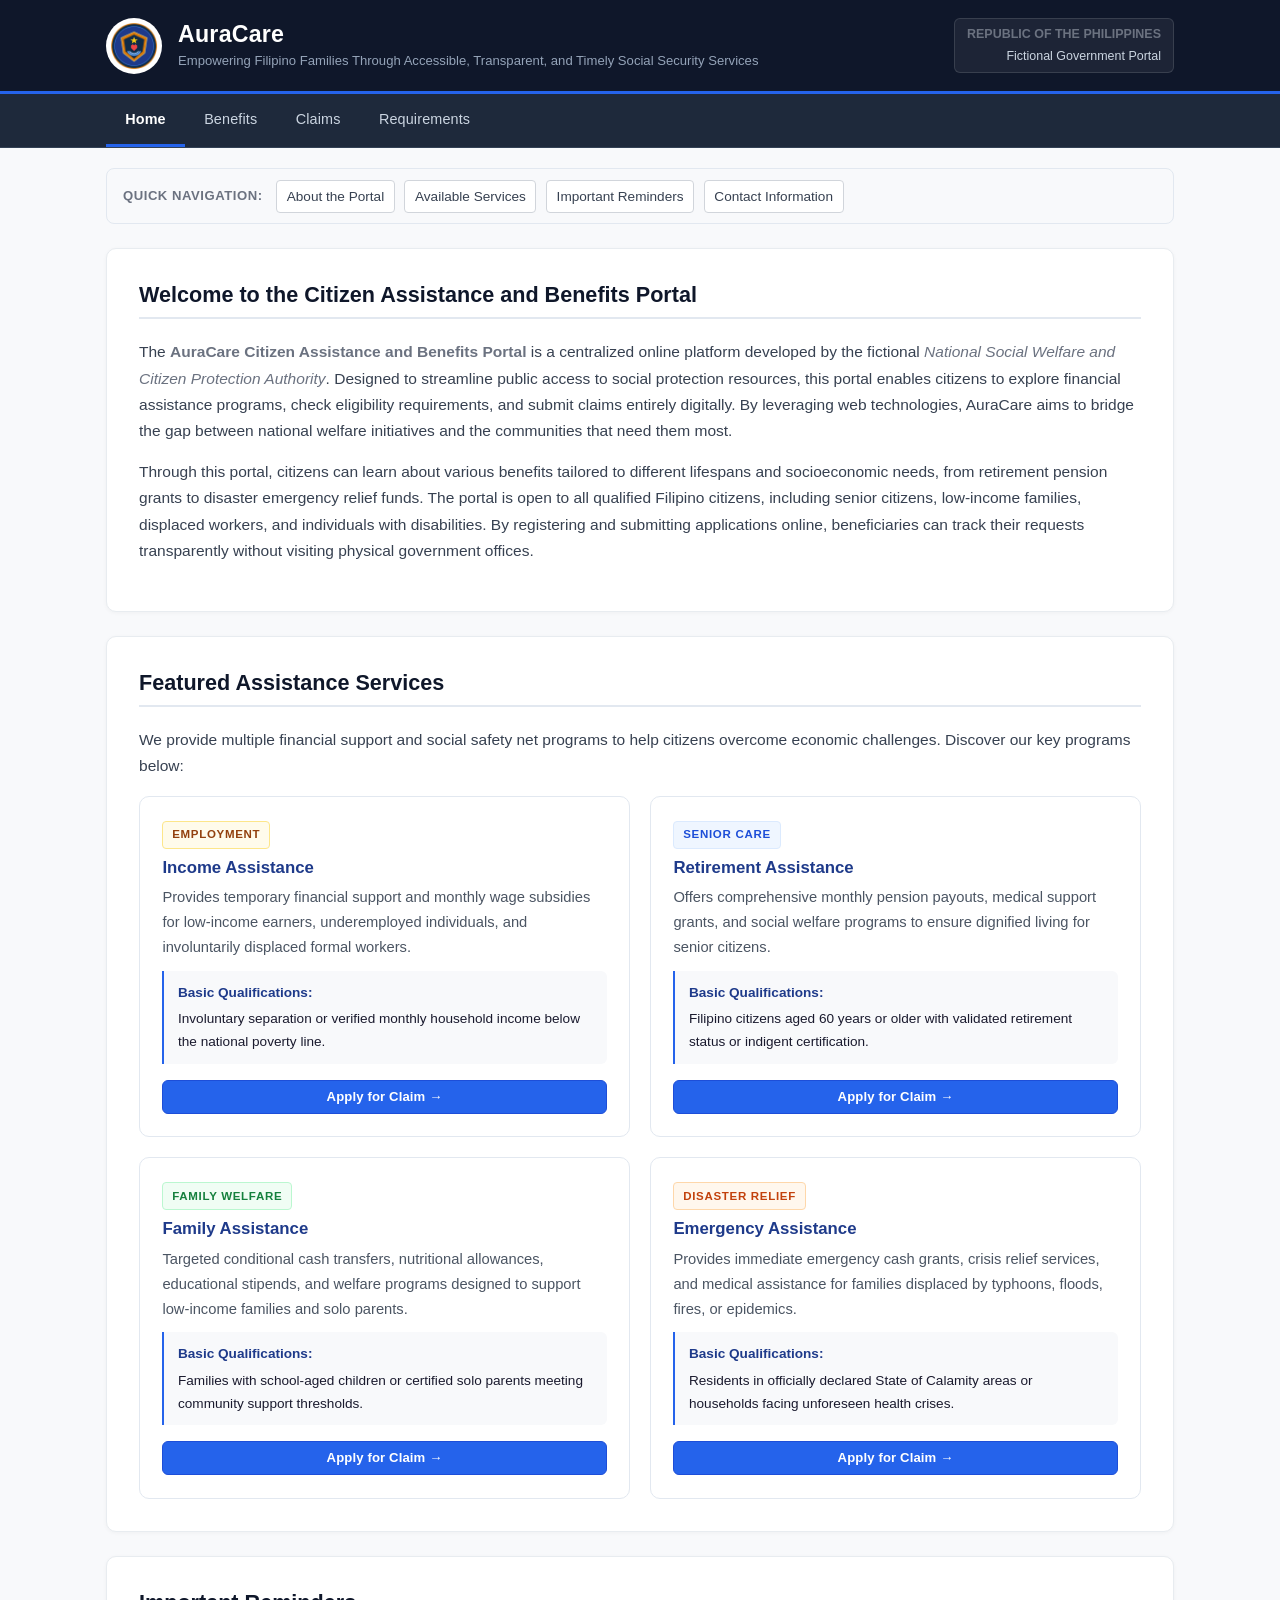
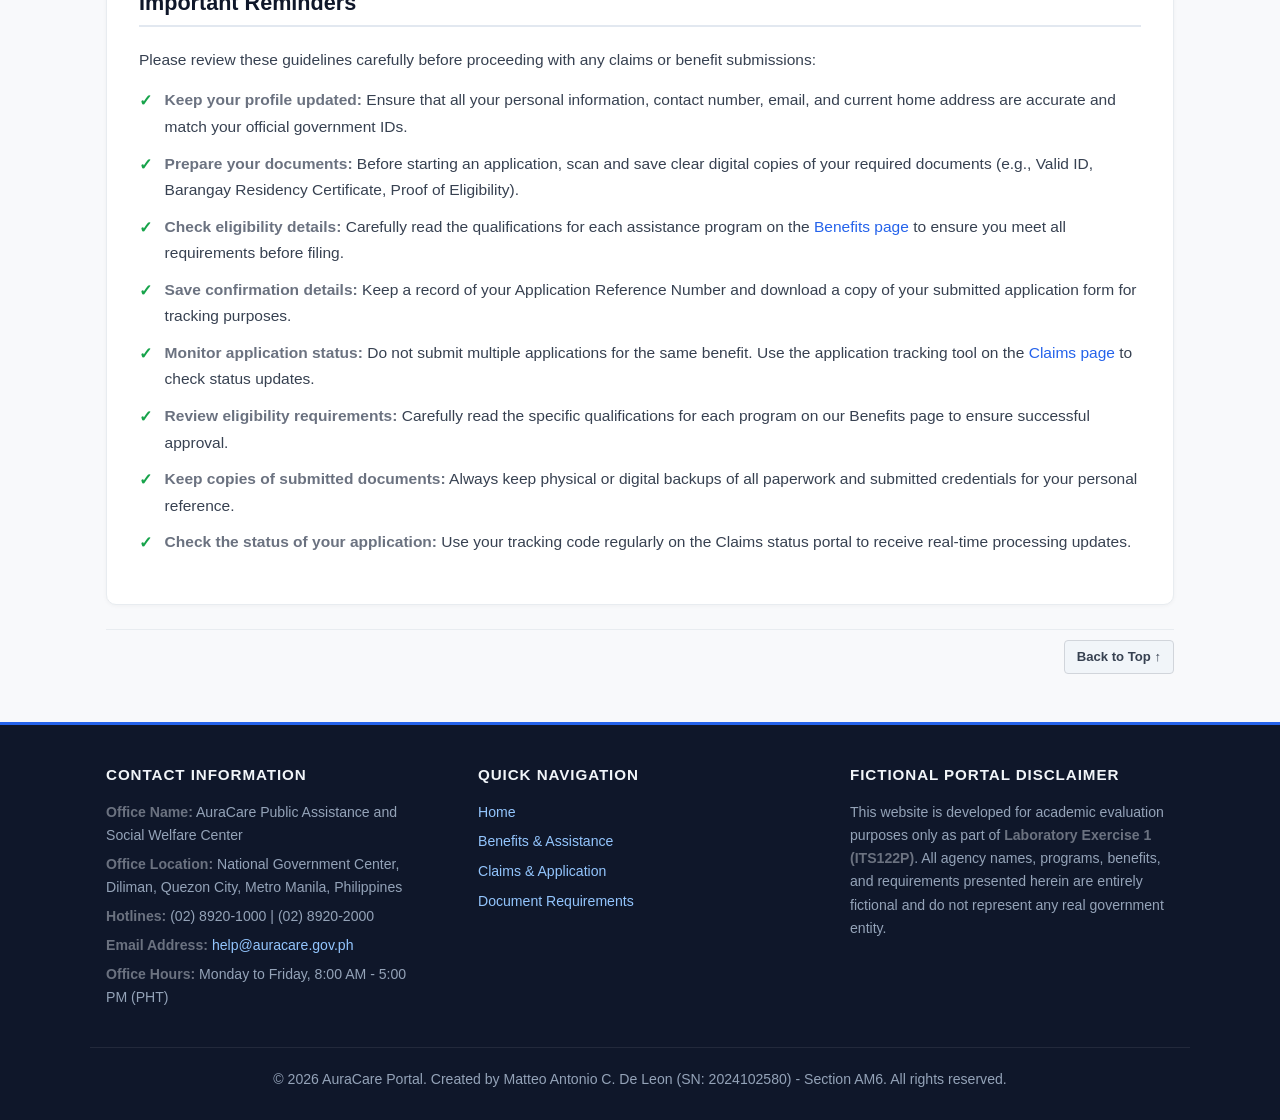
==== commit d35048be: "- Fixed Footer text color to be more visible - Fixed footer text where the operating hours had a wei" ====
--- a/index.html
+++ b/index.html
@@ -154,7 +154,7 @@
                 <p><strong>Office Location:</strong> National Government Center, Diliman, Quezon City, Metro Manila, Philippines</p>
                 <p><strong>Hotlines:</strong> (02) 8920-1000 | (02) 8920-2000</p>
                 <p><strong>Email Address:</strong> <a href="mailto:help@auracare.gov.ph">help@auracare.gov.ph</a></p>
-                <p><strong>Office Hours:</strong> Monday to Friday, 8:00 AM â€“ 5:00 PM (PHT)</p>
+                <p><strong>Office Hours:</strong> Monday to Friday, 8:00 AM - 5:00 PM (PHT)</p>
             </div>
             
             <div class="footer-col">
--- a/styles.css
+++ b/styles.css
@@ -78,7 +78,7 @@
 }
 
 strong {
-    color: #111827;
+    color: #6b7280;
     font-weight: 600;
 }
 
